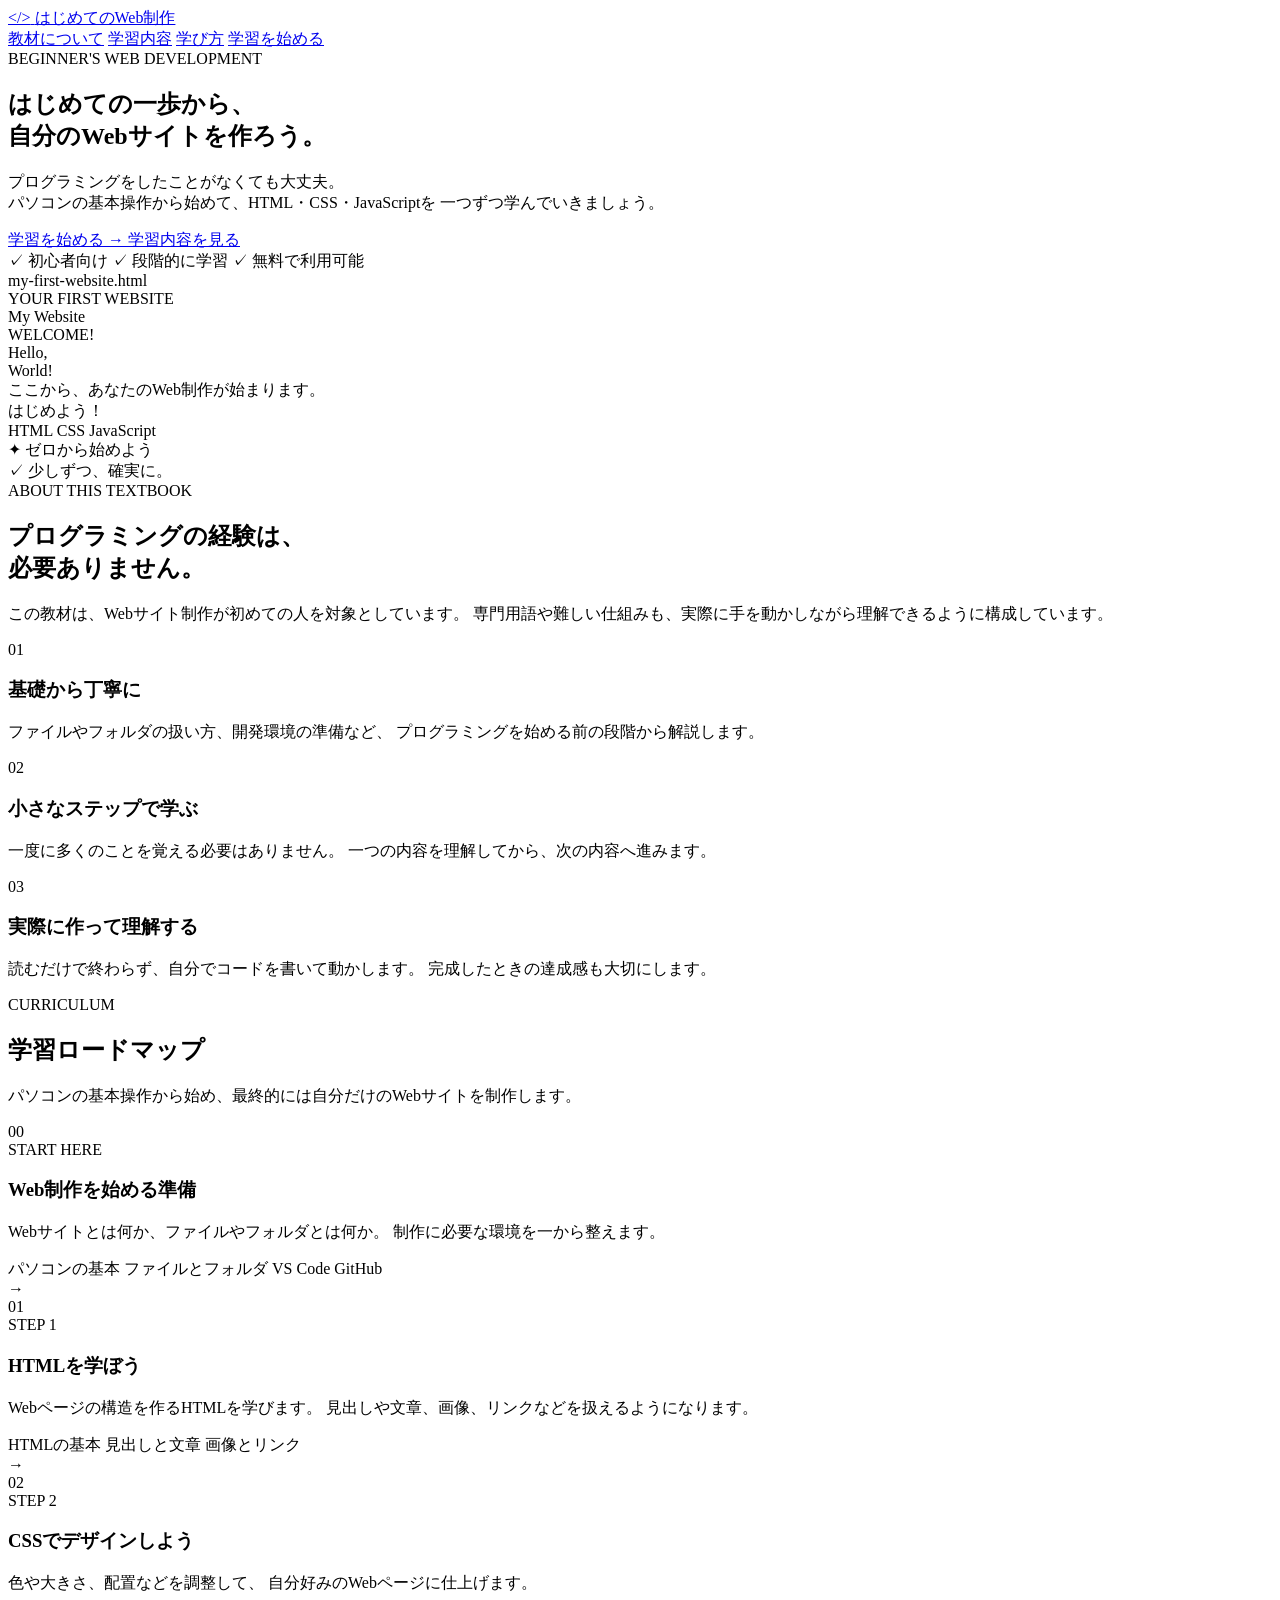
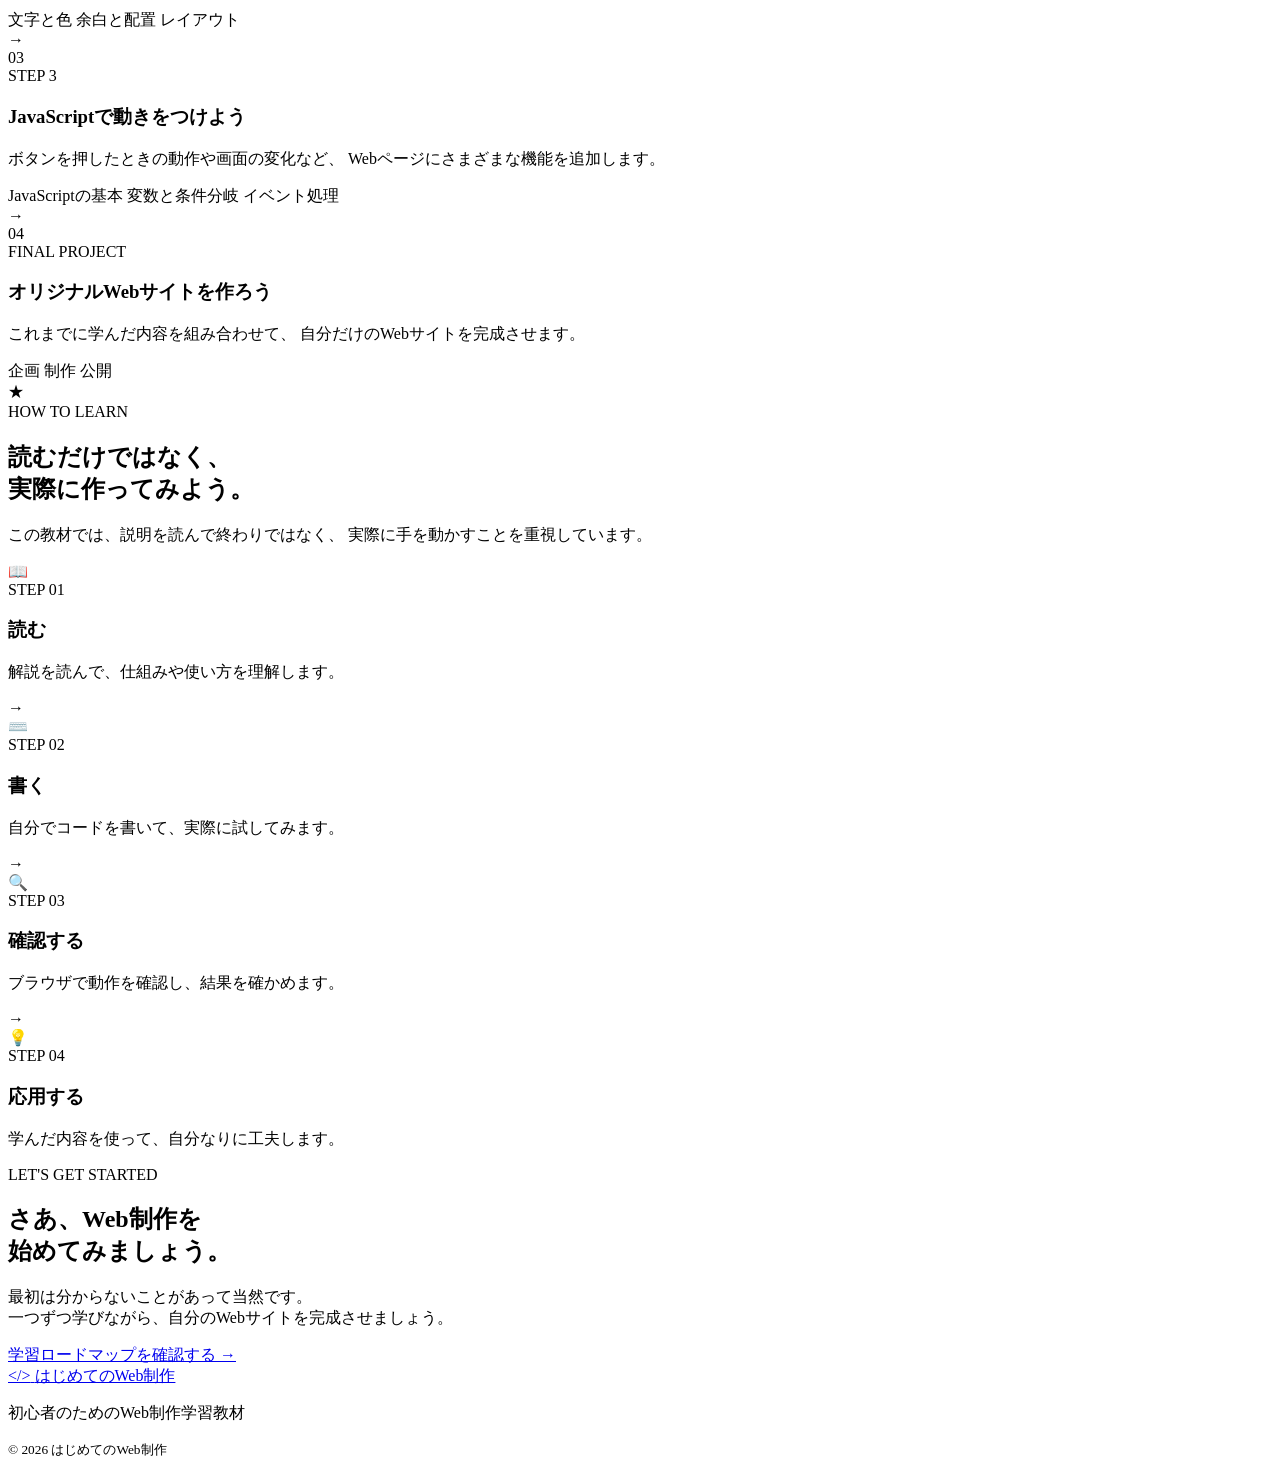
==== index.html @ 7c95af49 "Create index.html for beginner web development guide This HTML file serves as a beginner's guide to " ====
<!DOCTYPE html>
<html lang="ja">
<head>
    <meta charset="UTF-8">
    <meta name="viewport" content="width=device-width, initial-scale=1.0">
    <meta name="description" content="プログラミング初心者向けのWebサイト制作教材。HTML、CSS、JavaScriptを基礎から段階的に学び、自分のWebサイトを作ろう。">
    <title>はじめてのWeb制作 | 初心者向けプログラミング教材</title>
    <link rel="stylesheet" href="home.css">
</head>

<body>

    <!-- ヘッダー -->
    <header class="site-header">
        <div class="header-inner">
            <a href="index.html" class="logo">
                <span class="logo-icon">&lt;/&gt;</span>
                <span>はじめてのWeb制作</span>
            </a>

            <nav class="main-nav">
                <a href="#about">教材について</a>
                <a href="#curriculum">学習内容</a>
                <a href="#how-to-learn">学び方</a>
                <a href="#start" class="nav-button">学習を始める</a>
            </nav>
        </div>
    </header>


    <main>

        <!-- メインビジュアル -->
        <section class="hero">
            <div class="hero-inner">

                <div class="hero-content">
                    <span class="eyebrow">BEGINNER'S WEB DEVELOPMENT</span>

                    <h1>
                        はじめての一歩から、<br>
                        <span>自分のWebサイト</span>を作ろう。
                    </h1>

                    <p class="hero-description">
                        プログラミングをしたことがなくても大丈夫。<br>
                        パソコンの基本操作から始めて、HTML・CSS・JavaScriptを
                        一つずつ学んでいきましょう。
                    </p>

                    <div class="hero-actions">
                        <a href="#start" class="primary-button">
                            学習を始める
                            <span>→</span>
                        </a>

                        <a href="#curriculum" class="secondary-button">
                            学習内容を見る
                        </a>
                    </div>

                    <div class="hero-note">
                        <span>✓</span> 初心者向け
                        <span>✓</span> 段階的に学習
                        <span>✓</span> 無料で利用可能
                    </div>
                </div>

                <div class="hero-visual">
                    <div class="browser-window">
                        <div class="browser-header">
                            <div class="browser-dots">
                                <span></span>
                                <span></span>
                                <span></span>
                            </div>
                            <div class="browser-address">my-first-website.html</div>
                        </div>

                        <div class="browser-content">
                            <div class="code-label">YOUR FIRST WEBSITE</div>
                            <div class="sample-page">
                                <div class="sample-nav">
                                    <div class="sample-logo">My Website</div>
                                    <div class="sample-menu">
                                        <span></span>
                                        <span></span>
                                        <span></span>
                                    </div>
                                </div>

                                <div class="sample-main">
                                    <div class="sample-tag">WELCOME!</div>
                                    <div class="sample-title">
                                        Hello,<br>
                                        World!
                                    </div>
                                    <div class="sample-text">
                                        ここから、あなたのWeb制作が始まります。
                                    </div>
                                    <div class="sample-button">はじめよう！</div>
                                </div>
                            </div>
                        </div>

                        <div class="browser-footer">
                            <span class="language html">HTML</span>
                            <span class="language css">CSS</span>
                            <span class="language js">JavaScript</span>
                        </div>
                    </div>

                    <div class="floating-card floating-card-top">
                        <span class="floating-icon">✦</span>
                        <span>ゼロから始めよう</span>
                    </div>

                    <div class="floating-card floating-card-bottom">
                        <span class="floating-check">✓</span>
                        <span>少しずつ、確実に。</span>
                    </div>
                </div>

            </div>
        </section>


        <!-- 教材について -->
        <section class="section about-section" id="about">
            <div class="section-heading">
                <span class="section-label">ABOUT THIS TEXTBOOK</span>
                <h2>プログラミングの経験は、<br>必要ありません。</h2>
                <p>
                    この教材は、Webサイト制作が初めての人を対象としています。
                    専門用語や難しい仕組みも、実際に手を動かしながら理解できるように構成しています。
                </p>
            </div>

            <div class="feature-grid">

                <article class="feature-card">
                    <div class="feature-icon icon-blue">01</div>
                    <h3>基礎から丁寧に</h3>
                    <p>
                        ファイルやフォルダの扱い方、開発環境の準備など、
                        プログラミングを始める前の段階から解説します。
                    </p>
                </article>

                <article class="feature-card">
                    <div class="feature-icon icon-purple">02</div>
                    <h3>小さなステップで学ぶ</h3>
                    <p>
                        一度に多くのことを覚える必要はありません。
                        一つの内容を理解してから、次の内容へ進みます。
                    </p>
                </article>

                <article class="feature-card">
                    <div class="feature-icon icon-green">03</div>
                    <h3>実際に作って理解する</h3>
                    <p>
                        読むだけで終わらず、自分でコードを書いて動かします。
                        完成したときの達成感も大切にします。
                    </p>
                </article>

            </div>
        </section>


        <!-- 学習内容 -->
        <section class="section curriculum-section" id="curriculum">
            <div class="section-heading">
                <span class="section-label">CURRICULUM</span>
                <h2>学習ロードマップ</h2>
                <p>
                    パソコンの基本操作から始め、最終的には自分だけのWebサイトを制作します。
                </p>
            </div>

            <div class="curriculum-list">

                <article class="curriculum-item">
                    <div class="chapter-number">00</div>

                    <div class="chapter-content">
                        <span class="chapter-status">START HERE</span>
                        <h3>Web制作を始める準備</h3>
                        <p>
                            Webサイトとは何か、ファイルやフォルダとは何か。
                            制作に必要な環境を一から整えます。
                        </p>
                        <div class="chapter-tags">
                            <span>パソコンの基本</span>
                            <span>ファイルとフォルダ</span>
                            <span>VS Code</span>
                            <span>GitHub</span>
                        </div>
                    </div>

                    <div class="chapter-arrow">→</div>
                </article>


                <article class="curriculum-item">
                    <div class="chapter-number">01</div>

                    <div class="chapter-content">
                        <span class="chapter-status">STEP 1</span>
                        <h3>HTMLを学ぼう</h3>
                        <p>
                            Webページの構造を作るHTMLを学びます。
                            見出しや文章、画像、リンクなどを扱えるようになります。
                        </p>
                        <div class="chapter-tags">
                            <span>HTMLの基本</span>
                            <span>見出しと文章</span>
                            <span>画像とリンク</span>
                        </div>
                    </div>

                    <div class="chapter-arrow">→</div>
                </article>


                <article class="curriculum-item">
                    <div class="chapter-number">02</div>

                    <div class="chapter-content">
                        <span class="chapter-status">STEP 2</span>
                        <h3>CSSでデザインしよう</h3>
                        <p>
                            色や大きさ、配置などを調整して、
                            自分好みのWebページに仕上げます。
                        </p>
                        <div class="chapter-tags">
                            <span>文字と色</span>
                            <span>余白と配置</span>
                            <span>レイアウト</span>
                        </div>
                    </div>

                    <div class="chapter-arrow">→</div>
                </article>


                <article class="curriculum-item">
                    <div class="chapter-number">03</div>

                    <div class="chapter-content">
                        <span class="chapter-status">STEP 3</span>
                        <h3>JavaScriptで動きをつけよう</h3>
                        <p>
                            ボタンを押したときの動作や画面の変化など、
                            Webページにさまざまな機能を追加します。
                        </p>
                        <div class="chapter-tags">
                            <span>JavaScriptの基本</span>
                            <span>変数と条件分岐</span>
                            <span>イベント処理</span>
                        </div>
                    </div>

                    <div class="chapter-arrow">→</div>
                </article>


                <article class="curriculum-item final-chapter">
                    <div class="chapter-number">04</div>

                    <div class="chapter-content">
                        <span class="chapter-status">FINAL PROJECT</span>
                        <h3>オリジナルWebサイトを作ろう</h3>
                        <p>
                            これまでに学んだ内容を組み合わせて、
                            自分だけのWebサイトを完成させます。
                        </p>
                        <div class="chapter-tags">
                            <span>企画</span>
                            <span>制作</span>
                            <span>公開</span>
                        </div>
                    </div>

                    <div class="chapter-arrow">★</div>
                </article>

            </div>
        </section>


        <!-- 学び方 -->
        <section class="section learning-section" id="how-to-learn">
            <div class="section-heading">
                <span class="section-label">HOW TO LEARN</span>
                <h2>読むだけではなく、<br>実際に作ってみよう。</h2>
                <p>
                    この教材では、説明を読んで終わりではなく、
                    実際に手を動かすことを重視しています。
                </p>
            </div>

            <div class="learning-steps">

                <div class="learning-step">
                    <div class="step-icon">📖</div>
                    <span class="step-number">STEP 01</span>
                    <h3>読む</h3>
                    <p>解説を読んで、仕組みや使い方を理解します。</p>
                </div>

                <div class="step-connector">→</div>

                <div class="learning-step">
                    <div class="step-icon">⌨️</div>
                    <span class="step-number">STEP 02</span>
                    <h3>書く</h3>
                    <p>自分でコードを書いて、実際に試してみます。</p>
                </div>

                <div class="step-connector">→</div>

                <div class="learning-step">
                    <div class="step-icon">🔍</div>
                    <span class="step-number">STEP 03</span>
                    <h3>確認する</h3>
                    <p>ブラウザで動作を確認し、結果を確かめます。</p>
                </div>

                <div class="step-connector">→</div>

                <div class="learning-step">
                    <div class="step-icon">💡</div>
                    <span class="step-number">STEP 04</span>
                    <h3>応用する</h3>
                    <p>学んだ内容を使って、自分なりに工夫します。</p>
                </div>

            </div>
        </section>


        <!-- 学習開始 -->
        <section class="start-section" id="start">
            <div class="start-inner">
                <span class="section-label">LET'S GET STARTED</span>
                <h2>さあ、Web制作を<br>始めてみましょう。</h2>
                <p>
                    最初は分からないことがあって当然です。<br>
                    一つずつ学びながら、自分のWebサイトを完成させましょう。
                </p>

                <a href="#curriculum" class="start-button">
                    学習ロードマップを確認する
                    <span>→</span>
                </a>
            </div>
        </section>

    </main>


    <!-- フッター -->
    <footer class="site-footer">
        <div class="footer-inner">
            <a href="index.html" class="logo footer-logo">
                <span class="logo-icon">&lt;/&gt;</span>
                <span>はじめてのWeb制作</span>
            </a>

            <p>初心者のためのWeb制作学習教材</p>
            <small>© 2026 はじめてのWeb制作</small>
        </div>
    </footer>

</body>
</html>
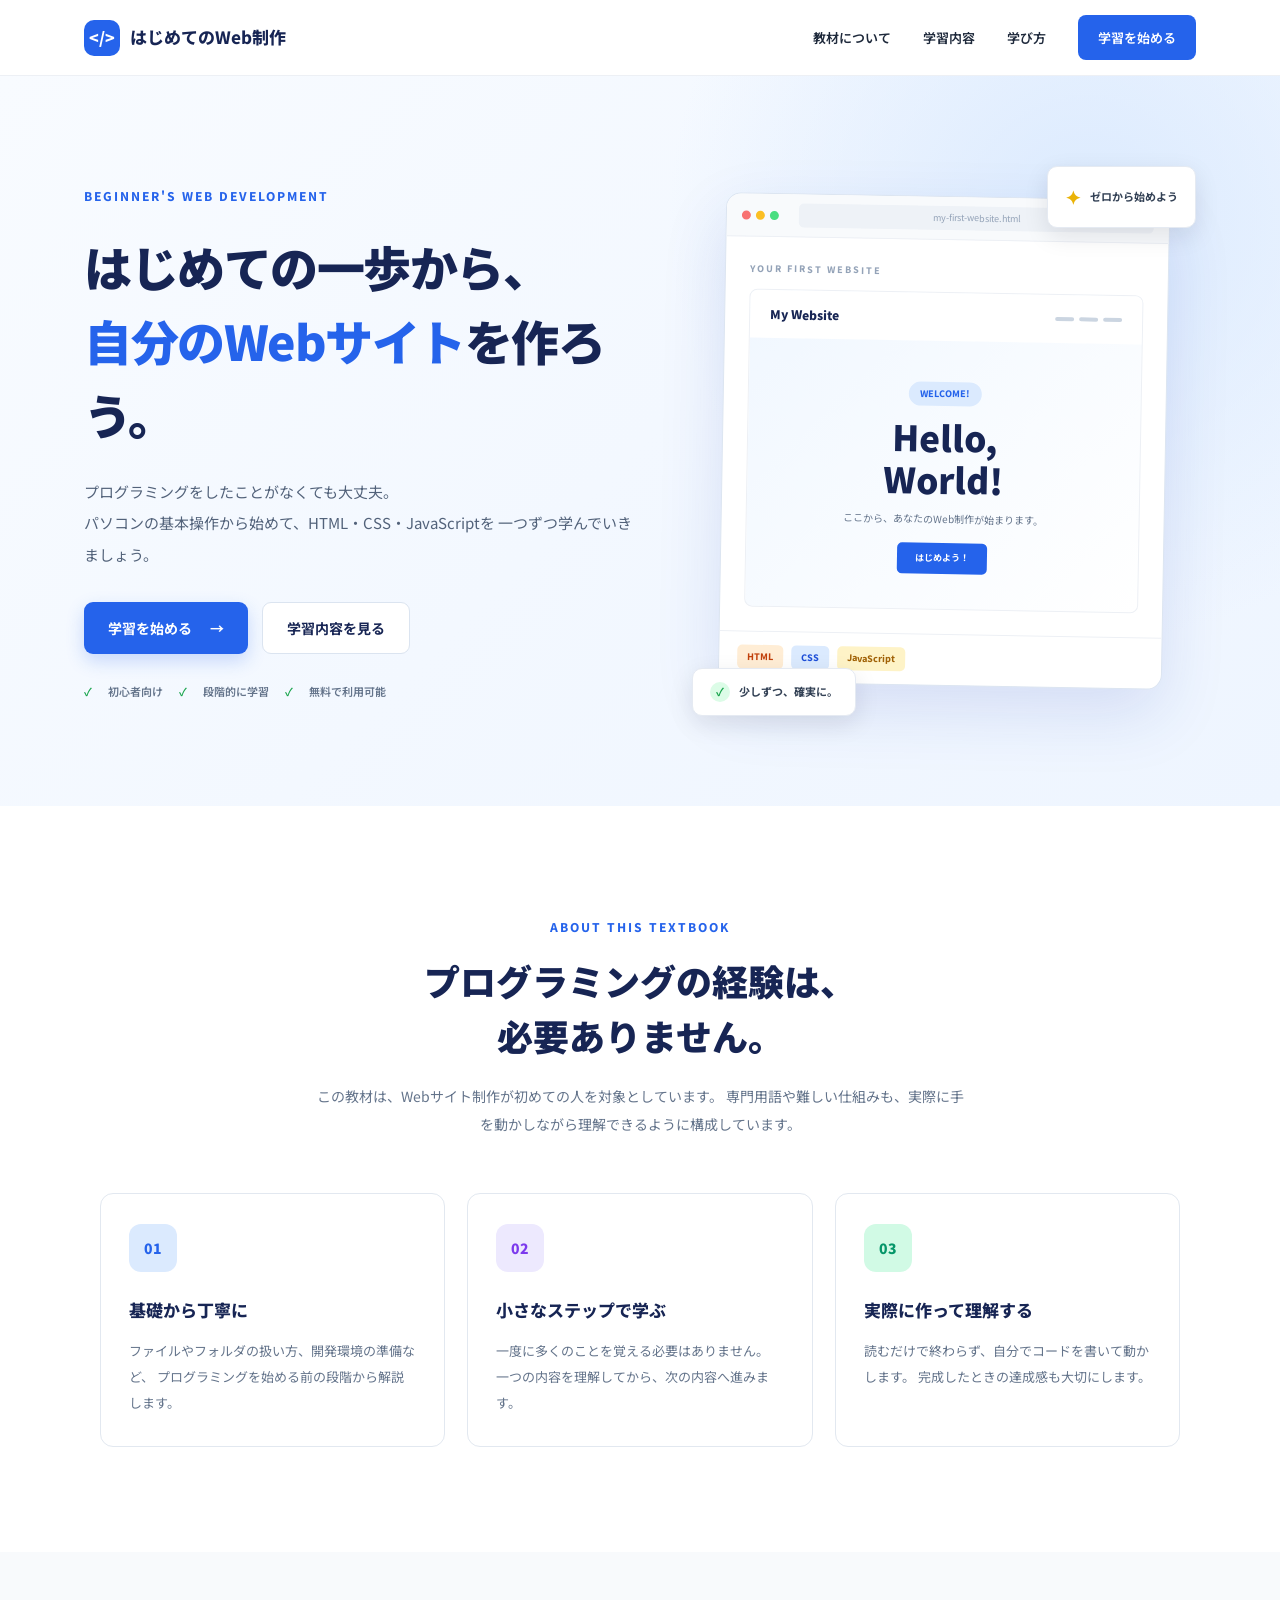
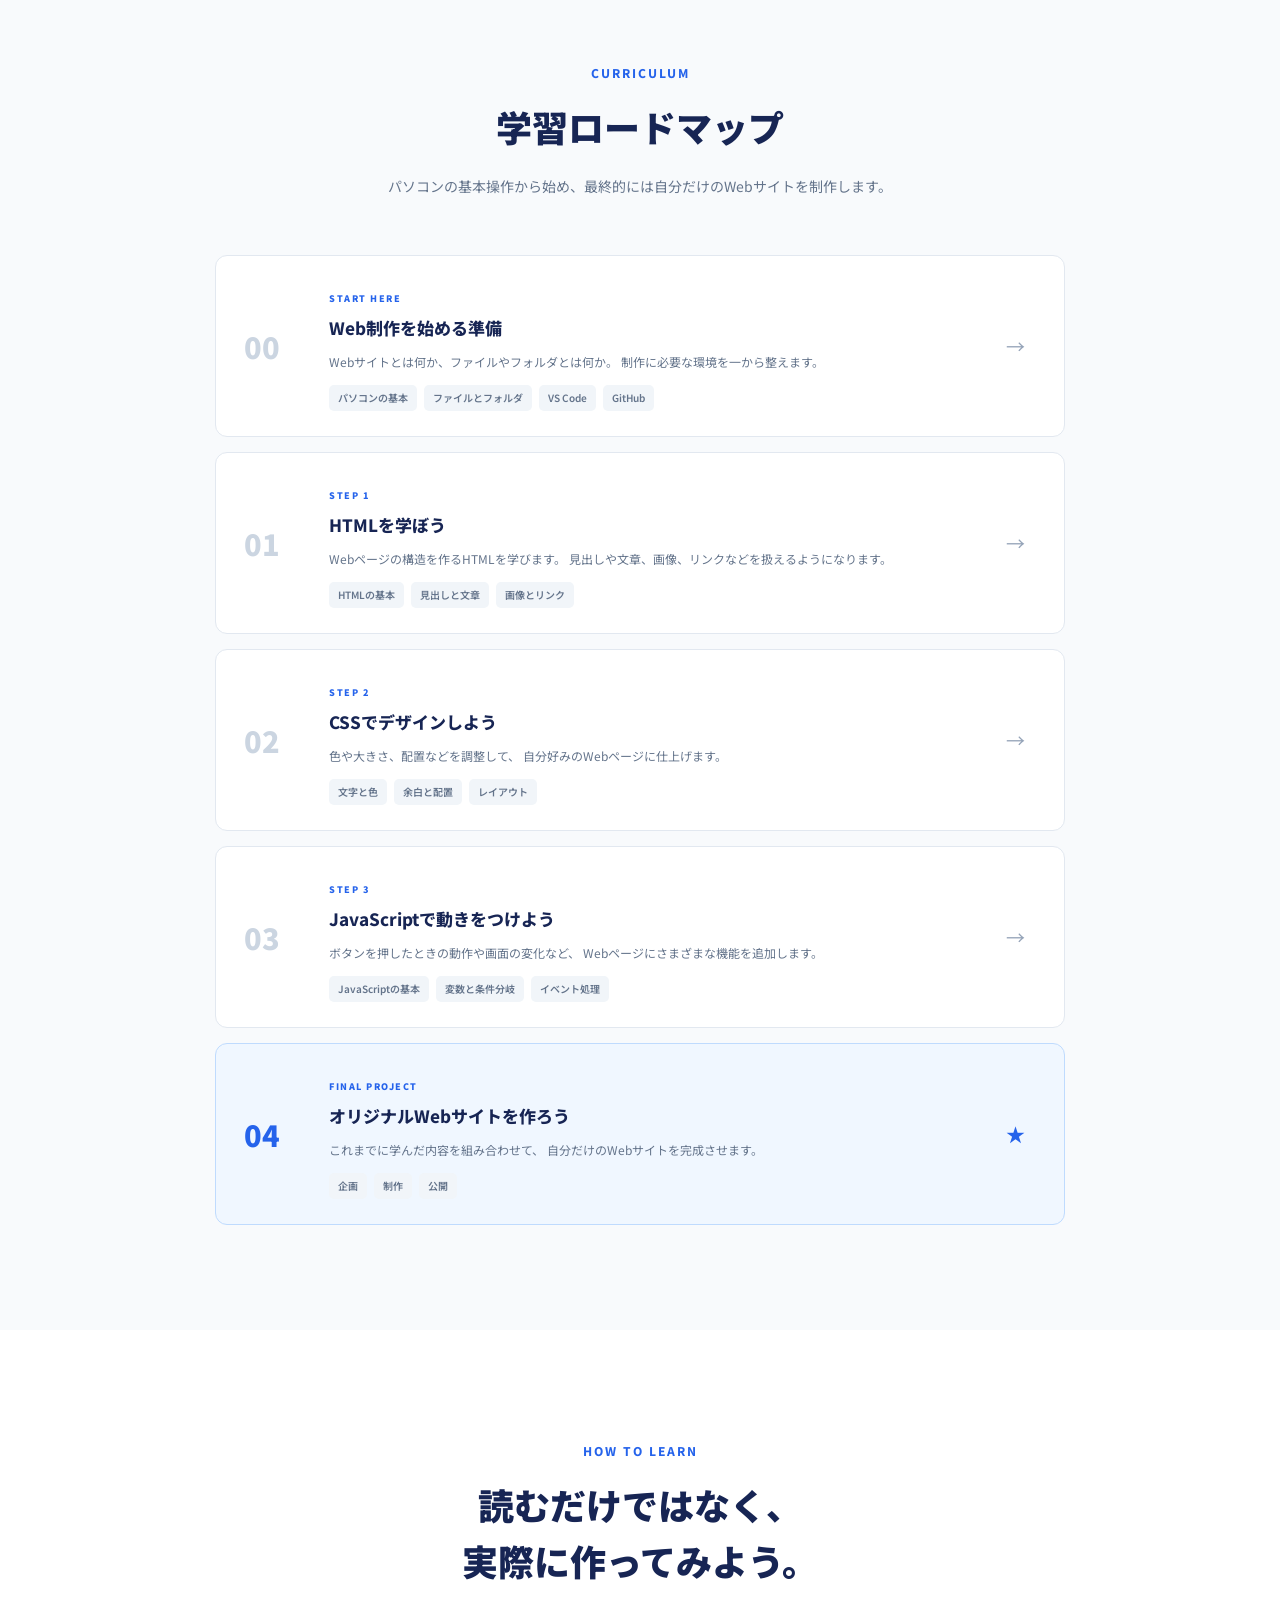
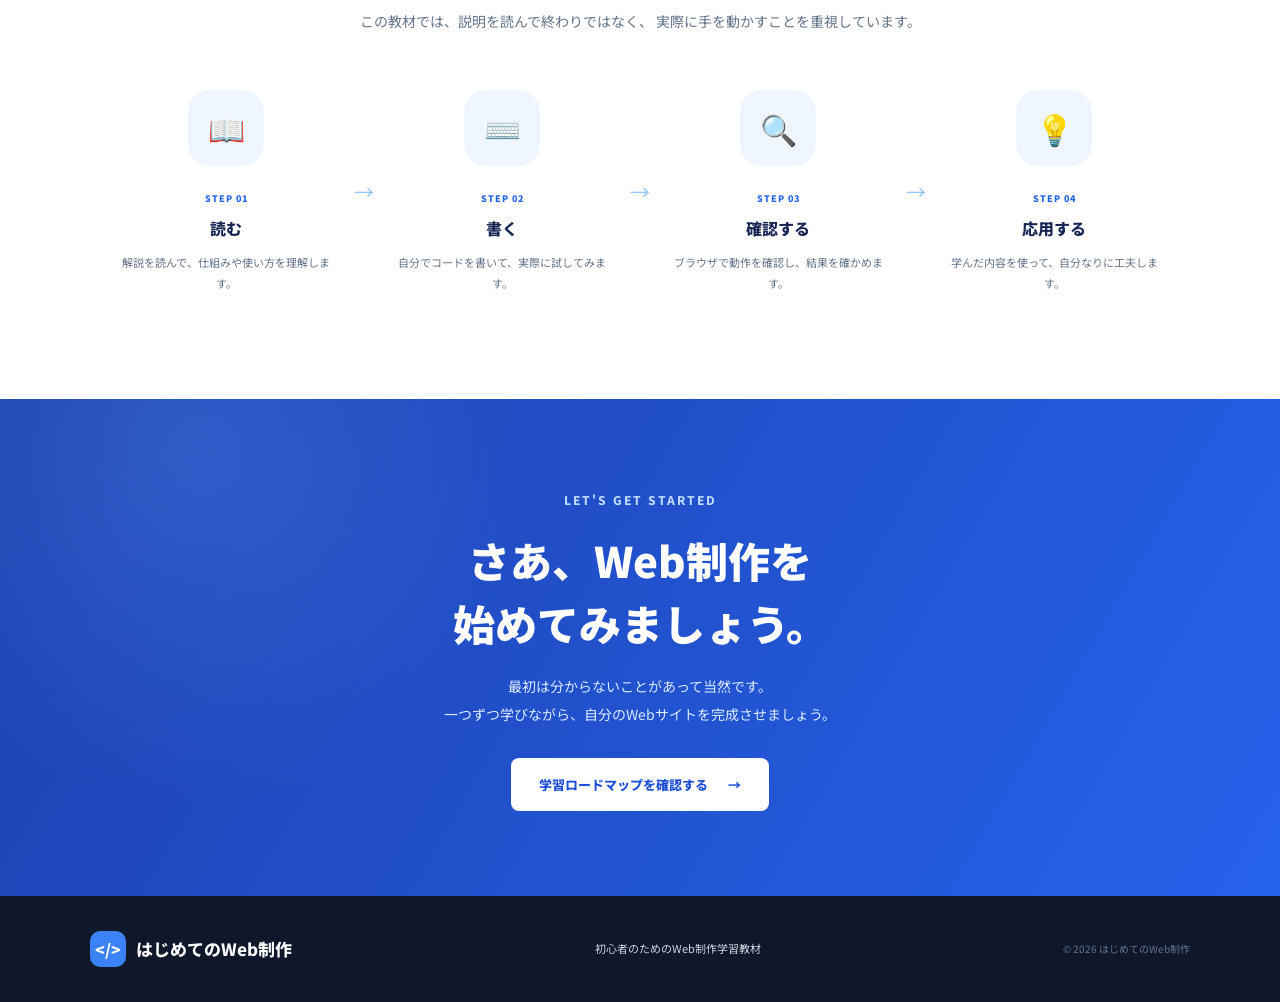
==== commit 4fcb8b52: "Update chapter title to be a link" ====
--- a/index.html
+++ b/index.html
@@ -186,7 +186,9 @@
 
                     <div class="chapter-content">
                         <span class="chapter-status">START HERE</span>
-                        <h3>Web制作を始める準備</h3>
+                        <h3>
+                            <a href="chapter0.html">Web制作を始める準備</a>
+                        </h3>
                         <p>
                             Webサイトとは何か、ファイルやフォルダとは何か。
                             制作に必要な環境を一から整えます。
--- a/home.css
+++ b/home.css
@@ -0,0 +1,985 @@
+@import url('https://fonts.googleapis.com/css2?family=Noto+Sans+JP:wght@400;500;600;700;800;900&display=swap');
+
+:root {
+    --primary: #2563eb;
+    --primary-dark: #1d4ed8;
+    --navy: #172554;
+    --text: #1e293b;
+    --muted: #64748b;
+    --background: #f8fafc;
+    --border: #e2e8f0;
+}
+
+* {
+    box-sizing: border-box;
+    margin: 0;
+    padding: 0;
+}
+
+html {
+    scroll-behavior: smooth;
+}
+
+body {
+    font-family: 'Noto Sans JP', sans-serif;
+    color: var(--text);
+    line-height: 1.8;
+    background: #fff;
+}
+
+a {
+    color: inherit;
+    text-decoration: none;
+}
+
+.site-header {
+    width: 100%;
+    height: 76px;
+    background: rgba(255, 255, 255, 0.96);
+    border-bottom: 1px solid #edf0f5;
+    position: sticky;
+    top: 0;
+    z-index: 100;
+}
+
+.header-inner {
+    max-width: 1160px;
+    height: 100%;
+    margin: auto;
+    padding: 0 24px;
+    display: flex;
+    align-items: center;
+    justify-content: space-between;
+}
+
+.logo {
+    display: flex;
+    align-items: center;
+    gap: 10px;
+    font-weight: 800;
+    font-size: 17px;
+    color: var(--navy);
+}
+
+.logo-icon {
+    display: inline-flex;
+    align-items: center;
+    justify-content: center;
+    width: 36px;
+    height: 36px;
+    border-radius: 10px;
+    background: var(--primary);
+    color: white;
+    font-size: 16px;
+    font-weight: 900;
+}
+
+.main-nav {
+    display: flex;
+    align-items: center;
+    gap: 32px;
+    font-size: 13px;
+    font-weight: 600;
+}
+
+.main-nav a:not(.nav-button) {
+    transition: color 0.2s;
+}
+
+.main-nav a:not(.nav-button):hover {
+    color: var(--primary);
+}
+
+.nav-button {
+    padding: 11px 20px;
+    border-radius: 8px;
+    color: white;
+    background: var(--primary);
+    transition: 0.2s;
+}
+
+.nav-button:hover {
+    background: var(--primary-dark);
+}
+
+
+/* HERO */
+
+.hero {
+    position: relative;
+    overflow: hidden;
+    background:
+        radial-gradient(circle at 85% 20%, #dbeafe 0, transparent 34%),
+        linear-gradient(135deg, #f8fbff 0%, #eef5ff 100%);
+}
+
+.hero-inner {
+    max-width: 1160px;
+    min-height: 610px;
+    margin: auto;
+    padding: 90px 24px;
+    display: grid;
+    grid-template-columns: 1.05fr 0.95fr;
+    align-items: center;
+    gap: 50px;
+}
+
+.eyebrow,
+.section-label {
+    display: inline-block;
+    color: var(--primary);
+    font-size: 12px;
+    font-weight: 800;
+    letter-spacing: 2px;
+}
+
+.hero h1 {
+    margin-top: 20px;
+    color: var(--navy);
+    font-size: clamp(32px, 4vw, 48px);
+    font-weight: 900;
+    line-height: 1.55;
+    letter-spacing: -1.5px;
+}
+
+.hero h1 span {
+    color: var(--primary);
+}
+
+.hero-description {
+    margin-top: 24px;
+    color: #52627a;
+    font-size: 15px;
+    line-height: 2.1;
+}
+
+.hero-actions {
+    display: flex;
+    flex-wrap: wrap;
+    gap: 14px;
+    margin-top: 32px;
+}
+
+.primary-button,
+.secondary-button {
+    display: inline-flex;
+    align-items: center;
+    justify-content: center;
+    gap: 18px;
+    min-height: 52px;
+    padding: 0 24px;
+    border-radius: 9px;
+    font-size: 14px;
+    font-weight: 700;
+    transition: 0.2s;
+}
+
+.primary-button {
+    color: white;
+    background: var(--primary);
+    box-shadow: 0 7px 18px rgba(37, 99, 235, 0.22);
+}
+
+.primary-button:hover {
+    background: var(--primary-dark);
+    transform: translateY(-2px);
+}
+
+.secondary-button {
+    color: var(--navy);
+    background: white;
+    border: 1px solid #dbe4f0;
+}
+
+.secondary-button:hover {
+    border-color: var(--primary);
+    color: var(--primary);
+}
+
+.hero-note {
+    display: flex;
+    flex-wrap: wrap;
+    gap: 16px;
+    margin-top: 28px;
+    color: #64748b;
+    font-size: 11px;
+    font-weight: 600;
+}
+
+.hero-note span {
+    color: #16a34a;
+}
+
+
+/* HERO VISUAL */
+
+.hero-visual {
+    position: relative;
+    padding: 30px;
+}
+
+.browser-window {
+    position: relative;
+    z-index: 2;
+    overflow: hidden;
+    border: 1px solid #dce5f1;
+    border-radius: 15px;
+    background: white;
+    box-shadow: 0 25px 65px rgba(30, 64, 175, 0.13);
+    transform: rotate(1deg);
+}
+
+.browser-header {
+    height: 43px;
+    padding: 0 15px;
+    display: flex;
+    align-items: center;
+    gap: 20px;
+    background: #f8fafc;
+    border-bottom: 1px solid #edf0f5;
+}
+
+.browser-dots {
+    display: flex;
+    gap: 5px;
+}
+
+.browser-dots span {
+    width: 9px;
+    height: 9px;
+    border-radius: 50%;
+    background: #cbd5e1;
+}
+
+.browser-dots span:first-child {
+    background: #f87171;
+}
+
+.browser-dots span:nth-child(2) {
+    background: #fbbf24;
+}
+
+.browser-dots span:nth-child(3) {
+    background: #4ade80;
+}
+
+.browser-address {
+    flex: 1;
+    padding: 4px 12px;
+    border-radius: 5px;
+    background: #eef2f7;
+    color: #94a3b8;
+    font-size: 9px;
+    text-align: center;
+}
+
+.browser-content {
+    padding: 24px;
+}
+
+.code-label {
+    margin-bottom: 12px;
+    color: #94a3b8;
+    font-size: 9px;
+    font-weight: 800;
+    letter-spacing: 2px;
+}
+
+.sample-page {
+    min-height: 270px;
+    overflow: hidden;
+    border: 1px solid #edf0f5;
+    border-radius: 8px;
+    background: linear-gradient(135deg, #f0f7ff, #ffffff);
+}
+
+.sample-nav {
+    height: 48px;
+    padding: 0 20px;
+    display: flex;
+    align-items: center;
+    justify-content: space-between;
+    background: white;
+}
+
+.sample-logo {
+    color: var(--navy);
+    font-size: 12px;
+    font-weight: 900;
+}
+
+.sample-menu {
+    display: flex;
+    gap: 5px;
+}
+
+.sample-menu span {
+    width: 19px;
+    height: 4px;
+    border-radius: 4px;
+    background: #cbd5e1;
+}
+
+.sample-main {
+    padding: 35px 25px;
+    text-align: center;
+}
+
+.sample-tag {
+    display: inline-block;
+    padding: 4px 12px;
+    border-radius: 20px;
+    background: #dbeafe;
+    color: var(--primary);
+    font-size: 9px;
+    font-weight: 800;
+}
+
+.sample-title {
+    margin-top: 10px;
+    color: var(--navy);
+    font-size: 35px;
+    font-weight: 900;
+    line-height: 1.2;
+}
+
+.sample-text {
+    margin-top: 10px;
+    color: #64748b;
+    font-size: 10px;
+}
+
+.sample-button {
+    display: inline-block;
+    margin-top: 15px;
+    padding: 7px 18px;
+    border-radius: 5px;
+    background: var(--primary);
+    color: white;
+    font-size: 9px;
+    font-weight: 700;
+}
+
+.browser-footer {
+    display: flex;
+    gap: 8px;
+    padding: 13px 18px;
+    border-top: 1px solid #edf0f5;
+}
+
+.language {
+    padding: 4px 10px;
+    border-radius: 5px;
+    font-size: 9px;
+    font-weight: 800;
+}
+
+.language.html {
+    color: #c2410c;
+    background: #ffedd5;
+}
+
+.language.css {
+    color: #1d4ed8;
+    background: #dbeafe;
+}
+
+.language.js {
+    color: #a16207;
+    background: #fef3c7;
+}
+
+.floating-card {
+    position: absolute;
+    z-index: 3;
+    display: flex;
+    align-items: center;
+    gap: 9px;
+    padding: 13px 17px;
+    border: 1px solid #e5eaf2;
+    border-radius: 10px;
+    background: white;
+    box-shadow: 0 8px 25px rgba(15, 23, 42, 0.1);
+    color: #334155;
+    font-size: 11px;
+    font-weight: 700;
+}
+
+.floating-card-top {
+    top: 0;
+    right: 0;
+}
+
+.floating-card-bottom {
+    bottom: 0;
+    left: 0;
+}
+
+.floating-icon {
+    color: #eab308;
+    font-size: 19px;
+}
+
+.floating-check {
+    display: flex;
+    align-items: center;
+    justify-content: center;
+    width: 20px;
+    height: 20px;
+    border-radius: 50%;
+    background: #dcfce7;
+    color: #16a34a;
+}
+
+
+/* COMMON SECTION */
+
+.section {
+    padding: 105px 24px;
+}
+
+.section-heading {
+    max-width: 650px;
+    margin: 0 auto 55px;
+    text-align: center;
+}
+
+.section-heading h2 {
+    margin-top: 13px;
+    color: var(--navy);
+    font-size: clamp(27px, 3vw, 36px);
+    font-weight: 900;
+    line-height: 1.55;
+}
+
+.section-heading p {
+    margin-top: 18px;
+    color: var(--muted);
+    font-size: 14px;
+    line-height: 2;
+}
+
+
+/* ABOUT */
+
+.about-section {
+    background: white;
+}
+
+.feature-grid {
+    max-width: 1080px;
+    margin: auto;
+    display: grid;
+    grid-template-columns: repeat(3, 1fr);
+    gap: 22px;
+}
+
+.feature-card {
+    padding: 30px 28px;
+    border: 1px solid var(--border);
+    border-radius: 13px;
+    background: white;
+    transition: 0.25s;
+}
+
+.feature-card:hover {
+    transform: translateY(-5px);
+    box-shadow: 0 15px 35px rgba(15, 23, 42, 0.07);
+}
+
+.feature-icon {
+    display: flex;
+    align-items: center;
+    justify-content: center;
+    width: 48px;
+    height: 48px;
+    border-radius: 12px;
+    font-size: 14px;
+    font-weight: 900;
+}
+
+.icon-blue {
+    color: #2563eb;
+    background: #dbeafe;
+}
+
+.icon-purple {
+    color: #7c3aed;
+    background: #ede9fe;
+}
+
+.icon-green {
+    color: #059669;
+    background: #d1fae5;
+}
+
+.feature-card h3 {
+    margin-top: 23px;
+    color: var(--navy);
+    font-size: 17px;
+    font-weight: 800;
+}
+
+.feature-card p {
+    margin-top: 12px;
+    color: var(--muted);
+    font-size: 13px;
+    line-height: 2;
+}
+
+
+/* CURRICULUM */
+
+.curriculum-section {
+    background: #f8fafc;
+}
+
+.curriculum-list {
+    max-width: 850px;
+    margin: auto;
+    display: flex;
+    flex-direction: column;
+    gap: 15px;
+}
+
+.curriculum-item {
+    display: grid;
+    grid-template-columns: 65px 1fr 30px;
+    align-items: center;
+    gap: 20px;
+    padding: 25px 28px;
+    border: 1px solid #e2e8f0;
+    border-radius: 12px;
+    background: white;
+    transition: 0.2s;
+}
+
+.curriculum-item:hover {
+    border-color: #93c5fd;
+    box-shadow: 0 7px 20px rgba(37, 99, 235, 0.06);
+}
+
+.chapter-number {
+    color: #cbd5e1;
+    font-size: 29px;
+    font-weight: 900;
+}
+
+.chapter-status {
+    color: var(--primary);
+    font-size: 9px;
+    font-weight: 900;
+    letter-spacing: 1.5px;
+}
+
+.chapter-content h3 {
+    margin-top: 3px;
+    color: var(--navy);
+    font-size: 17px;
+    font-weight: 800;
+}
+
+.chapter-content p {
+    margin-top: 7px;
+    color: var(--muted);
+    font-size: 12px;
+}
+
+.chapter-tags {
+    display: flex;
+    flex-wrap: wrap;
+    gap: 7px;
+    margin-top: 13px;
+}
+
+.chapter-tags span {
+    padding: 4px 9px;
+    border-radius: 5px;
+    background: #f1f5f9;
+    color: #64748b;
+    font-size: 10px;
+    font-weight: 600;
+}
+
+.chapter-arrow {
+    color: #94a3b8;
+    font-size: 19px;
+}
+
+.final-chapter {
+    border-color: #bfdbfe;
+    background: #f0f7ff;
+}
+
+.final-chapter .chapter-number {
+    color: var(--primary);
+}
+
+.final-chapter .chapter-arrow {
+    color: var(--primary);
+}
+
+
+/* LEARNING */
+
+.learning-section {
+    background: white;
+}
+
+.learning-steps {
+    max-width: 1050px;
+    margin: auto;
+    display: grid;
+    grid-template-columns: 1fr 30px 1fr 30px 1fr 30px 1fr;
+    align-items: center;
+    gap: 12px;
+}
+
+.learning-step {
+    text-align: center;
+}
+
+.step-icon {
+    display: flex;
+    align-items: center;
+    justify-content: center;
+    width: 76px;
+    height: 76px;
+    margin: 0 auto 15px;
+    border-radius: 22px;
+    background: #eff6ff;
+    font-size: 30px;
+}
+
+.step-number {
+    color: var(--primary);
+    font-size: 9px;
+    font-weight: 900;
+    letter-spacing: 1px;
+}
+
+.learning-step h3 {
+    margin-top: 5px;
+    color: var(--navy);
+    font-size: 16px;
+    font-weight: 800;
+}
+
+.learning-step p {
+    margin-top: 9px;
+    color: var(--muted);
+    font-size: 11px;
+    line-height: 1.9;
+}
+
+.step-connector {
+    color: #93c5fd;
+    font-size: 20px;
+    text-align: center;
+}
+
+
+/* START */
+
+.start-section {
+    padding: 85px 24px;
+    background:
+        radial-gradient(circle at 15% 10%, rgba(96, 165, 250, 0.25), transparent 30%),
+        linear-gradient(120deg, #1e40af, #2563eb);
+    color: white;
+    text-align: center;
+}
+
+.start-inner {
+    max-width: 700px;
+    margin: auto;
+}
+
+.start-section .section-label {
+    color: #bfdbfe;
+}
+
+.start-section h2 {
+    margin-top: 15px;
+    font-size: clamp(30px, 4vw, 42px);
+    font-weight: 900;
+    line-height: 1.5;
+}
+
+.start-section p {
+    margin-top: 18px;
+    color: #dbeafe;
+    font-size: 14px;
+    line-height: 2;
+}
+
+.start-button {
+    display: inline-flex;
+    align-items: center;
+    justify-content: center;
+    gap: 20px;
+    margin-top: 30px;
+    padding: 15px 28px;
+    border-radius: 8px;
+    background: white;
+    color: var(--primary-dark);
+    font-size: 13px;
+    font-weight: 800;
+    transition: 0.2s;
+}
+
+.start-button:hover {
+    transform: translateY(-3px);
+    box-shadow: 0 10px 25px rgba(15, 23, 42, 0.2);
+}
+
+
+/* FOOTER */
+
+.site-footer {
+    padding: 35px 24px;
+    background: #0f172a;
+    color: #cbd5e1;
+}
+
+.footer-inner {
+    max-width: 1100px;
+    margin: auto;
+    display: flex;
+    align-items: center;
+    justify-content: space-between;
+    gap: 20px;
+}
+
+.footer-logo {
+    color: white;
+}
+
+.footer-logo .logo-icon {
+    background: #3b82f6;
+}
+
+.footer-inner p {
+    font-size: 11px;
+}
+
+.footer-inner small {
+    color: #64748b;
+    font-size: 10px;
+}
+
+
+/* RESPONSIVE */
+
+@media (max-width: 850px) {
+    .main-nav {
+        gap: 15px;
+    }
+
+    .hero-inner {
+        grid-template-columns: 1fr;
+        padding-top: 70px;
+        padding-bottom: 80px;
+    }
+
+    .hero-content {
+        text-align: center;
+    }
+
+    .hero-actions,
+    .hero-note {
+        justify-content: center;
+    }
+
+    .hero-visual {
+        width: 100%;
+        max-width: 550px;
+        margin: auto;
+    }
+
+    .feature-grid {
+        gap: 14px;
+    }
+
+    .feature-card {
+        padding: 24px 18px;
+    }
+
+    .learning-steps {
+        grid-template-columns: 1fr 25px 1fr;
+        row-gap: 35px;
+    }
+
+    .learning-steps .step-connector:nth-of-type(4) {
+        display: none;
+    }
+}
+
+@media (max-width: 600px) {
+    .site-header {
+        height: auto;
+    }
+
+    .header-inner {
+        min-height: 65px;
+        padding: 12px 18px;
+        flex-wrap: wrap;
+        gap: 10px;
+    }
+
+    .logo {
+        font-size: 14px;
+    }
+
+    .logo-icon {
+        width: 31px;
+        height: 31px;
+        font-size: 13px;
+    }
+
+    .main-nav {
+        width: 100%;
+        justify-content: space-between;
+        gap: 8px;
+        font-size: 10px;
+    }
+
+    .nav-button {
+        padding: 7px 10px;
+    }
+
+    .hero-inner {
+        padding: 65px 20px 75px;
+        gap: 30px;
+    }
+
+    .hero h1 {
+        font-size: 31px;
+    }
+
+    .hero-description {
+        font-size: 13px;
+    }
+
+    .hero-note {
+        gap: 9px;
+        font-size: 9px;
+    }
+
+    .hero-visual {
+        padding: 18px 8px;
+    }
+
+    .browser-content {
+        padding: 15px;
+    }
+
+    .sample-main {
+        padding: 25px 15px;
+    }
+
+    .sample-title {
+        font-size: 29px;
+    }
+
+    .floating-card {
+        padding: 9px 11px;
+        font-size: 9px;
+    }
+
+    .section {
+        padding: 75px 20px;
+    }
+
+    .section-heading {
+        margin-bottom: 35px;
+    }
+
+    .section-heading h2 {
+        font-size: 27px;
+    }
+
+    .section-heading p {
+        font-size: 12px;
+    }
+
+    .feature-grid {
+        grid-template-columns: 1fr;
+    }
+
+    .feature-card {
+        padding: 25px;
+    }
+
+    .curriculum-item {
+        grid-template-columns: 40px 1fr 15px;
+        gap: 10px;
+        padding: 20px 14px;
+    }
+
+    .chapter-number {
+        font-size: 22px;
+    }
+
+    .chapter-content h3 {
+        font-size: 14px;
+    }
+
+    .chapter-content p {
+        font-size: 11px;
+    }
+
+    .chapter-tags {
+        gap: 5px;
+    }
+
+    .chapter-tags span {
+        font-size: 9px;
+    }
+
+    .learning-steps {
+        grid-template-columns: 1fr 20px 1fr;
+        gap: 12px 5px;
+    }
+
+    .step-icon {
+        width: 60px;
+        height: 60px;
+        border-radius: 17px;
+        font-size: 25px;
+    }
+
+    .learning-step h3 {
+        font-size: 14px;
+    }
+
+    .learning-step p {
+        font-size: 10px;
+    }
+
+    .step-connector {
+        font-size: 15px;
+    }
+
+    .start-section {
+        padding: 70px 20px;
+    }
+
+    .start-section h2 {
+        font-size: 30px;
+    }
+
+    .start-section p {
+        font-size: 12px;
+    }
+
+    .start-button {
+        padding: 13px 18px;
+        font-size: 11px;
+    }
+
+    .footer-inner {
+        flex-direction: column;
+        text-align: center;
+    }
+}
